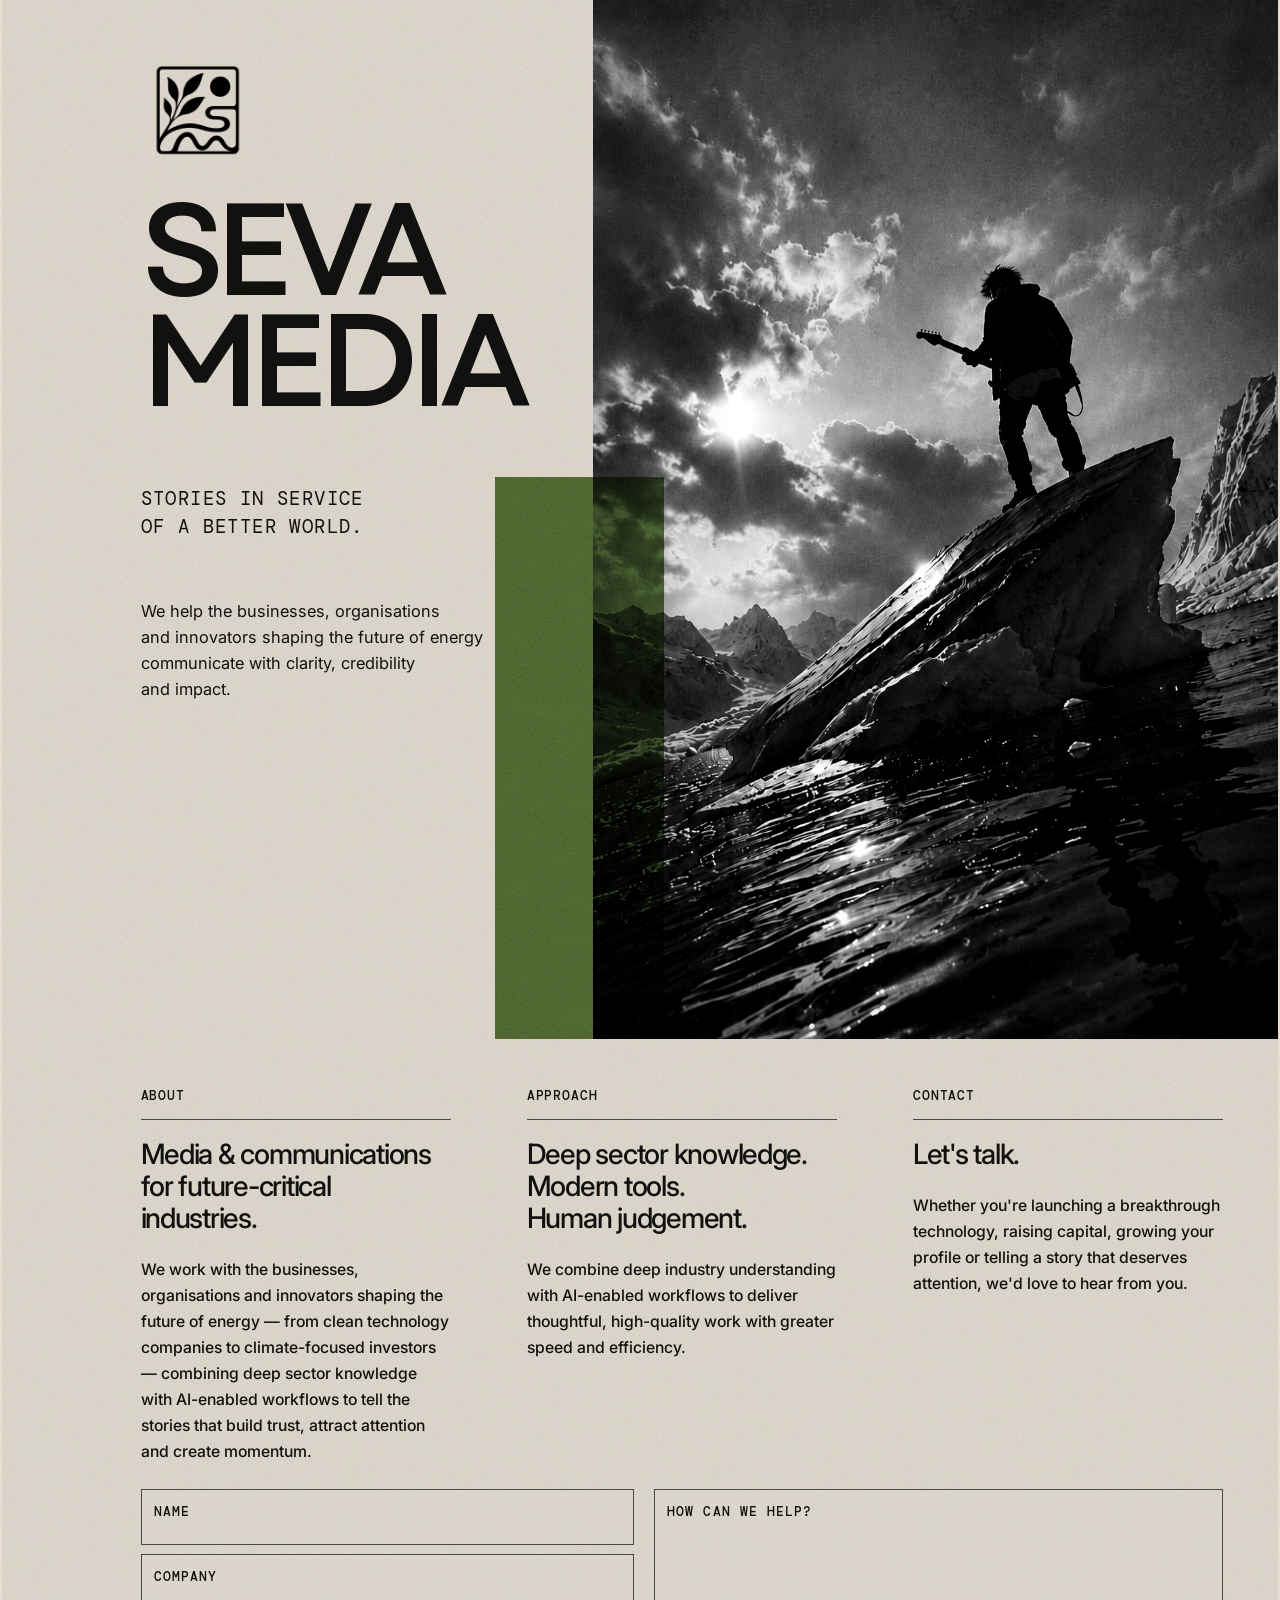
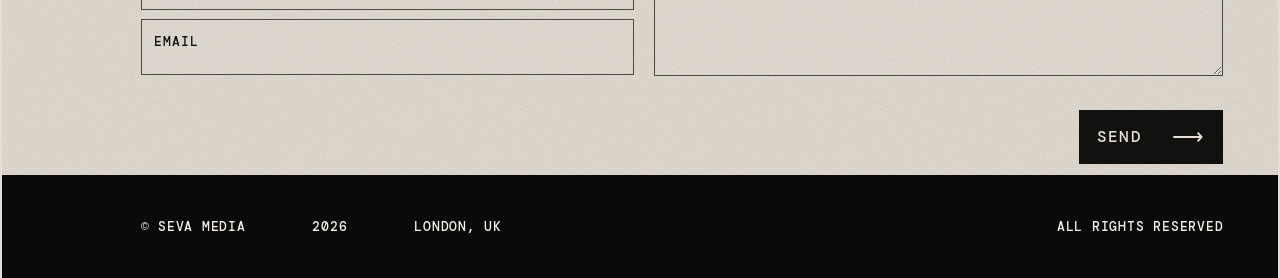
==== index.html @ 01bd3eb3 "Use Garet for responsive header" ====
<!doctype html>
<html lang="en">
  <head>
    <meta charset="UTF-8" />
    <meta name="viewport" content="width=device-width, initial-scale=1.0" />
    <meta
      name="description"
      content="Seva Media — stories in service of a better world."
    />
    <title>Seva Media</title>
    <link rel="preconnect" href="https://fonts.googleapis.com" />
    <link rel="preconnect" href="https://fonts.gstatic.com" crossorigin />
    <link
      href="https://fonts.googleapis.com/css2?family=Bodoni+Moda:opsz,wght@6..96,400;6..96,500&amp;family=DM+Mono:wght@400;500&amp;family=Inter:wght@400;500&amp;display=swap"
      rel="stylesheet"
    />
    <link rel="stylesheet" href="styles.css?v=20260624-23" />
  </head>
  <body>
    <main>
      <section class="hero">
        <section class="intro" aria-labelledby="page-title">
          <img
            class="logo"
            src="assets/seva-logo.png"
            alt="Seva Media"
            width="500"
            height="500"
          />

          <div class="content">
            <h1 id="page-title">
              <span>Seva</span>
              <span>Media</span>
            </h1>

            <p class="eyebrow">Stories in service<br />of a better world.</p>

            <p class="description">
              <span>We help the businesses, organisations</span>
              <span>and innovators shaping the future of energy</span>
              <span>communicate with clarity, credibility</span>
              <span>and impact.</span>
            </p>

          </div>
        </section>

        <section class="visual" id="work" aria-label="Featured work">
          <img
            src="assets/seva-hero.png"
            alt="A guitarist standing on a mountain beneath a dramatic sky"
          />
        </section>

        <div class="accent" aria-hidden="true"></div>
      </section>

      <section class="information" id="contact" aria-label="About and contact">
        <div class="information-grid">
          <details class="info-column" open>
            <summary class="section-label">About</summary>
            <div class="accordion-content">
              <h2>Media &amp; communications<br />for future-critical<br />industries.</h2>
              <p>
                We work with the businesses, organisations and innovators shaping
                the future of energy — from clean technology companies to
                climate-focused investors — combining deep sector knowledge with
                AI-enabled workflows to tell the stories that build trust,
                attract attention and create momentum.
              </p>
            </div>
          </details>

          <details class="info-column">
            <summary class="section-label">Approach</summary>
            <div class="accordion-content">
              <h2>Deep sector knowledge.<br />Modern tools.<br />Human judgement.</h2>
              <p>
                We combine deep industry understanding with AI-enabled workflows
                to deliver thoughtful, high-quality work with greater speed and
                efficiency.
              </p>
            </div>
          </details>

          <article class="info-column contact-column">
            <p class="section-label">Contact</p>
            <div class="accordion-content">
              <h2>Let's talk.</h2>
              <p>
                Whether you're launching a breakthrough technology, raising
                capital, growing your profile or telling a story that deserves
                attention, we'd love to hear from you.
              </p>
            </div>
          </article>
        </div>

        <form class="contact-form" aria-labelledby="contact-form-title">
          <h2 class="visually-hidden" id="contact-form-title">Contact form</h2>
          <div class="field-stack">
            <label>
              <span>Name</span>
              <input type="text" name="name" autocomplete="name" required />
            </label>
            <label>
              <span>Company</span>
              <input type="text" name="company" autocomplete="organization" />
            </label>
            <label>
              <span>Email</span>
              <input type="email" name="email" autocomplete="email" required />
            </label>
          </div>

          <label class="message-field">
            <span>How can we help?</span>
            <textarea name="message" required></textarea>
          </label>

          <button type="submit">
            <span>Send</span>
            <span class="arrow" aria-hidden="true">⟶</span>
          </button>
        </form>
      </section>
    </main>

    <footer>
      <span>© Seva Media</span>
      <span>2026</span>
      <span>London, UK</span>
      <span>All rights reserved</span>
    </footer>
    <script src="script.js?v=20260624-3"></script>
  </body>
</html>
---- styles.css ----
:root {
  --paper: #e6ded3;
  --ink: #11110f;
  --olive: #566b3d;
  --layout-unit: min(1vw, 1.235vh);
}

@font-face {
  font-family: "Garet";
  src: url("assets/fonts/Garet-Variable.woff2") format("woff2");
  font-style: normal;
  font-weight: 100 900;
  font-display: swap;
}

* {
  box-sizing: border-box;
}

.visually-hidden {
  position: absolute;
  width: 1px;
  height: 1px;
  padding: 0;
  margin: -1px;
  overflow: hidden;
  clip: rect(0, 0, 0, 0);
  white-space: nowrap;
  border: 0;
}

html {
  scroll-behavior: smooth;
}

body {
  margin: 0;
  padding-inline: clamp(2px, 0.18vw, 4px);
  color: var(--ink);
  background: var(--paper);
  font-family: "Inter", sans-serif;
}

.intro,
.information {
  position: relative;
  isolation: isolate;
  background-color: var(--paper);
  background-image: url("assets/paper-grain.svg");
  background-repeat: repeat;
  background-size: 360px 360px;
}

.intro::before,
.information::before {
  position: absolute;
  z-index: 0;
  inset: 0;
  background-image: url("assets/paper-grain.svg");
  background-position: 173px 91px;
  background-size: 520px 520px;
  content: "";
  mix-blend-mode: multiply;
  opacity: 0.18;
  pointer-events: none;
}

.intro > *,
.information > * {
  position: relative;
  z-index: 1;
}

.hero {
  --hero-height: 81.2vw;
  --hero-unit: 1vw;
  position: relative;
  display: grid;
  grid-template-columns: 46.35% 53.65%;
  width: 100%;
  height: var(--hero-height);
  min-height: 0;
  overflow: hidden;
}

.intro {
  position: relative;
  z-index: 2;
  display: flex;
  flex-direction: column;
  min-height: 0;
  padding: 4.2vw 4.8vw;
}

.logo {
  width: 8.9vw;
  height: auto;
  object-fit: contain;
  transform: translateX(6vw);
}

.content {
  position: absolute;
  top: 20.4vw;
  right: 4.8vw;
  bottom: 4.8vw;
  left: 4.8vw;
  display: block;
  transform: translateX(6vw);
}

@media (min-aspect-ratio: 1/1) and (min-width: 601px) {
  .content {
    top: 15.2vw;
  }
}

h1 {
  display: block;
  width: 36.15vw;
  max-width: 100%;
  margin: 0;
  font-family: "Garet", "Inter", sans-serif;
  font-size: 10.15vw;
  font-weight: 500;
  line-height: 0.86;
  letter-spacing: -0.07em;
  text-align: left;
  text-transform: uppercase;
}

h1 span {
  display: block;
  width: max-content;
  max-width: 100%;
  white-space: nowrap;
}

.eyebrow {
  margin: calc(5.2 * var(--hero-unit)) 0 0;
  font-family: "DM Mono", monospace;
  font-size: calc(1.46 * var(--hero-unit));
  line-height: 1.55;
  letter-spacing: 0.075em;
  text-transform: uppercase;
}

.description {
  max-width: none;
  margin: calc(4.45 * var(--hero-unit)) 0 0;
  font-size: calc(1.28 * var(--hero-unit));
  line-height: 1.58;
}

.description span {
  display: block;
  white-space: nowrap;
}

.arrow {
  display: inline-block;
  font-family: Arial, sans-serif;
  font-size: calc(2 * var(--layout-unit));
  font-weight: 300;
  letter-spacing: 0;
  transition: transform 180ms ease;
}

.visual {
  position: relative;
  min-width: 0;
  height: var(--hero-height);
  min-height: 0;
  overflow: hidden;
  background: #32322f;
}

.visual::after {
  position: absolute;
  z-index: 2;
  inset: 0;
  background:
    linear-gradient(90deg, rgba(0, 0, 0, 0.11), transparent 20%),
    radial-gradient(ellipse at center, transparent 52%, rgba(0, 0, 0, 0.15));
  content: "";
  pointer-events: none;
}

.visual::before {
  position: absolute;
  z-index: 1;
  inset: 0;
  background-image: url("data:image/svg+xml,%3Csvg viewBox='0 0 180 180' xmlns='http://www.w3.org/2000/svg'%3E%3Cfilter id='n'%3E%3CfeTurbulence type='fractalNoise' baseFrequency='.8' numOctaves='4' seed='12' stitchTiles='stitch'/%3E%3CfeColorMatrix type='saturate' values='0'/%3E%3C/filter%3E%3Crect width='100%25' height='100%25' filter='url(%23n)' opacity='.65'/%3E%3C/svg%3E");
  background-size: 170px 170px;
  content: "";
  mix-blend-mode: soft-light;
  opacity: 0.3;
  pointer-events: none;
}

.visual img {
  position: absolute;
  inset: 0;
  display: block;
  width: 100%;
  height: 100%;
  object-fit: cover;
  object-position: 50% 48%;
  filter: contrast(1.03);
}

.accent {
  position: absolute;
  z-index: 3;
  top: 37.3vw;
  bottom: 0;
  left: 38.6%;
  width: 13.25%;
  height: auto;
  background-color: rgba(78, 98, 55, 0.76);
  background-image:
    url("assets/olive-grain.svg"),
    url("assets/olive-grain.svg");
  background-position:
    0 0,
    91px 147px;
  background-repeat: repeat;
  background-size:
    190px 190px,
    340px 340px;
  background-blend-mode: soft-light;
  mix-blend-mode: multiply;
  opacity: 0.92;
  pointer-events: none;
}

.accent::after {
  position: absolute;
  inset: 0;
  background-image: url("assets/olive-grain.svg");
  background-position: 137px 53px;
  background-size: 390px 390px;
  content: "";
  mix-blend-mode: overlay;
  opacity: 0.4;
}

.information {
  padding: calc(4.3 * var(--layout-unit)) calc(4.88 * var(--layout-unit))
    var(--layout-unit);
  padding-left: 10.8vw;
}

.information-grid {
  display: grid;
  grid-template-columns: 1fr 1fr 1fr;
  gap: calc(6.8 * var(--layout-unit));
}

.section-label {
  display: block;
  list-style: none;
  margin: 0 0 calc(1.7 * var(--layout-unit));
  padding-bottom: calc(1.35 * var(--layout-unit));
  border-bottom: 1px solid rgba(17, 17, 15, 0.72);
  font-family: "DM Mono", monospace;
  font-size: calc(1.15 * var(--layout-unit));
  font-weight: 500;
  letter-spacing: 0.07em;
  text-transform: uppercase;
}

.section-label::-webkit-details-marker {
  display: none;
}

.accordion-content {
  display: block;
}

.accordion-content h2 {
  margin: 0;
  font-size: calc(2.52 * var(--layout-unit));
  font-weight: 500;
  line-height: 1.14;
  letter-spacing: -0.045em;
}

.accordion-content > p {
  max-width: calc(28 * var(--layout-unit));
  margin: calc(1.95 * var(--layout-unit)) 0 0;
  font-size: calc(1.42 * var(--layout-unit));
  font-weight: 500;
  line-height: 1.65;
}

.contact-form {
  display: grid;
  grid-template-columns: 46.4fr 53.6fr;
  gap: calc(1.82 * var(--layout-unit));
  margin-top: calc(2.2 * var(--layout-unit));
}

.field-stack {
  display: grid;
  gap: calc(0.73 * var(--layout-unit));
}

.contact-form label {
  position: relative;
  display: block;
}

.contact-form label > span {
  position: absolute;
  z-index: 1;
  top: calc(1.22 * var(--layout-unit));
  left: calc(1.22 * var(--layout-unit));
  font-family: "DM Mono", monospace;
  font-size: calc(1.15 * var(--layout-unit));
  font-weight: 500;
  letter-spacing: 0.08em;
  text-transform: uppercase;
  pointer-events: none;
}

.contact-form input,
.contact-form textarea {
  width: 100%;
  border: 1px solid rgba(17, 17, 15, 0.72);
  border-radius: 0;
  outline: 0;
  color: var(--ink);
  background: rgba(255, 255, 255, 0.04);
  font: inherit;
  font-weight: 500;
  transition:
    background 160ms ease,
    border-color 160ms ease;
}

.contact-form input {
  height: calc(5 * var(--layout-unit));
  padding: calc(2.3 * var(--layout-unit)) calc(1.22 * var(--layout-unit))
    calc(0.6 * var(--layout-unit));
}

.contact-form textarea {
  height: 100%;
  min-height: calc(16.45 * var(--layout-unit));
  padding: calc(3.53 * var(--layout-unit))
    calc(1.22 * var(--layout-unit)) calc(1.22 * var(--layout-unit));
  resize: vertical;
}

.contact-form input:focus,
.contact-form textarea:focus {
  border-color: var(--ink);
  background: rgba(255, 255, 255, 0.28);
}

.contact-form button {
  display: inline-flex;
  grid-column: 2;
  justify-self: end;
  align-items: center;
  gap: calc(2.7 * var(--layout-unit));
  min-width: calc(13 * var(--layout-unit));
  margin-top: calc(1.2 * var(--layout-unit));
  padding: calc(1.15 * var(--layout-unit)) calc(1.5 * var(--layout-unit));
  border: 1px solid var(--ink);
  color: var(--paper);
  background: var(--ink);
  font-family: "DM Mono", monospace;
  font-size: calc(1.42 * var(--layout-unit));
  font-weight: 500;
  letter-spacing: 0.085em;
  text-transform: uppercase;
  cursor: pointer;
}

.contact-form button:hover .arrow,
.contact-form button:focus-visible .arrow {
  transform: translateX(7px);
}

.contact-form button:hover {
  color: var(--ink);
  background: transparent;
}

.contact-form button:focus-visible {
  outline: 2px solid var(--ink);
  outline-offset: 4px;
}

footer {
  display: grid;
  grid-template-columns: auto auto 1fr auto;
  gap: calc(6 * var(--layout-unit));
  align-items: center;
  min-height: calc(9.25 * var(--layout-unit));
  padding: calc(2.92 * var(--layout-unit))
    calc(4.88 * var(--layout-unit));
  padding-left: 10.8vw;
  color: #f4f0e7;
  background: #090a09;
  font-family: "DM Mono", monospace;
  font-size: calc(1.15 * var(--layout-unit));
  font-weight: 500;
  letter-spacing: 0.06em;
  text-transform: uppercase;
}

@media (max-width: 600px) {
  body {
    padding-inline: 0;
  }

  .hero {
    --hero-height: auto;
    display: block;
    height: auto;
    min-height: auto;
    overflow: hidden;
  }

  .intro {
    min-height: clamp(580px, 145vw, 680px);
    padding: 28px 26px 54px;
  }

  .logo {
    width: 62px;
    transform: none;
  }

  .content {
    position: static;
    display: flex;
    flex: 1;
    flex-direction: column;
    align-items: flex-start;
    padding-top: 46px;
    transform: none;
  }

  h1 {
    width: auto;
    max-width: 100%;
    font-size: clamp(68px, 20vw, 104px);
  }

  .eyebrow {
    margin-top: 38px;
    font-size: 12px;
    line-height: 1.5;
  }

  .description {
    max-width: min(310px, 100%);
    margin-top: 38px;
    font-size: 13px;
    line-height: 1.6;
  }

  .description span {
    display: inline;
    white-space: normal;
  }

  .description span:not(:last-child)::after {
    content: " ";
  }

  .visual {
    position: relative;
    inset: auto;
    height: min(78svh, 760px);
    min-height: 540px;
  }

  .visual img {
    position: absolute;
    inset: 0;
    width: 100%;
    height: 100%;
    object-position: center 42%;
  }

  .accent {
    display: none;
  }

  .information {
    padding: 68px 26px 50px;
  }

  .information-grid {
    grid-template-columns: 1fr;
    gap: 0;
  }

  .info-column {
    border-bottom: 1px solid rgba(17, 17, 15, 0.72);
  }

  .section-label {
    position: relative;
    margin: 0;
    padding: 20px 34px 20px 0;
    border: 0;
    font-size: 14px;
    font-weight: 500;
    cursor: pointer;
  }

  .section-label::after {
    position: absolute;
    top: 50%;
    right: 2px;
    content: "+";
    font-family: "DM Mono", monospace;
    font-size: 18px;
    line-height: 1;
    transform: translateY(-50%);
  }

  .info-column[open] > .section-label::after {
    content: "−";
  }

  .accordion-content {
    display: none;
    padding: 4px 0 30px;
  }

  .info-column[open] > .accordion-content {
    display: block;
  }

  .contact-column {
    padding-top: 20px;
  }

  .contact-column > .section-label {
    cursor: default;
  }

  .contact-column > .section-label::after {
    content: none;
  }

  .contact-column > .accordion-content {
    display: block;
  }

  .accordion-content h2 {
    font-size: 30px;
    font-weight: 500;
    line-height: 1.12;
  }

  .accordion-content > p {
    max-width: 100%;
    font-size: 16px;
    font-weight: 500;
    line-height: 1.65;
  }

  .contact-form {
    grid-template-columns: 1fr;
    margin-top: 48px;
  }

  .contact-form label > span {
    top: 15px;
    left: 15px;
    font-size: 14px;
    font-weight: 500;
  }

  .contact-form input,
  .contact-form textarea {
    font-size: 16px;
    font-weight: 500;
  }

  .contact-form input {
    height: 64px;
    padding: 30px 15px 8px;
  }

  .contact-form textarea {
    min-height: 210px;
    padding: 42px 15px 15px;
  }

  .contact-form button {
    grid-column: 1;
    justify-self: stretch;
    justify-content: center;
    margin-top: 20px;
    min-height: 54px;
    padding: 15px 18px;
    font-size: 16px;
    font-weight: 500;
  }

  footer {
    grid-template-columns: 1fr 1fr;
    gap: 22px;
    min-height: 150px;
    padding: 34px 26px;
    font-size: 13px;
    font-weight: 500;
    line-height: 1.5;
  }

  footer span:nth-child(even) {
    text-align: right;
  }
}

@media (max-height: 700px) and (min-width: 821px) {
  .eyebrow {
    margin-top: 25px;
  }

  .description {
    margin-top: 22px;
  }
}
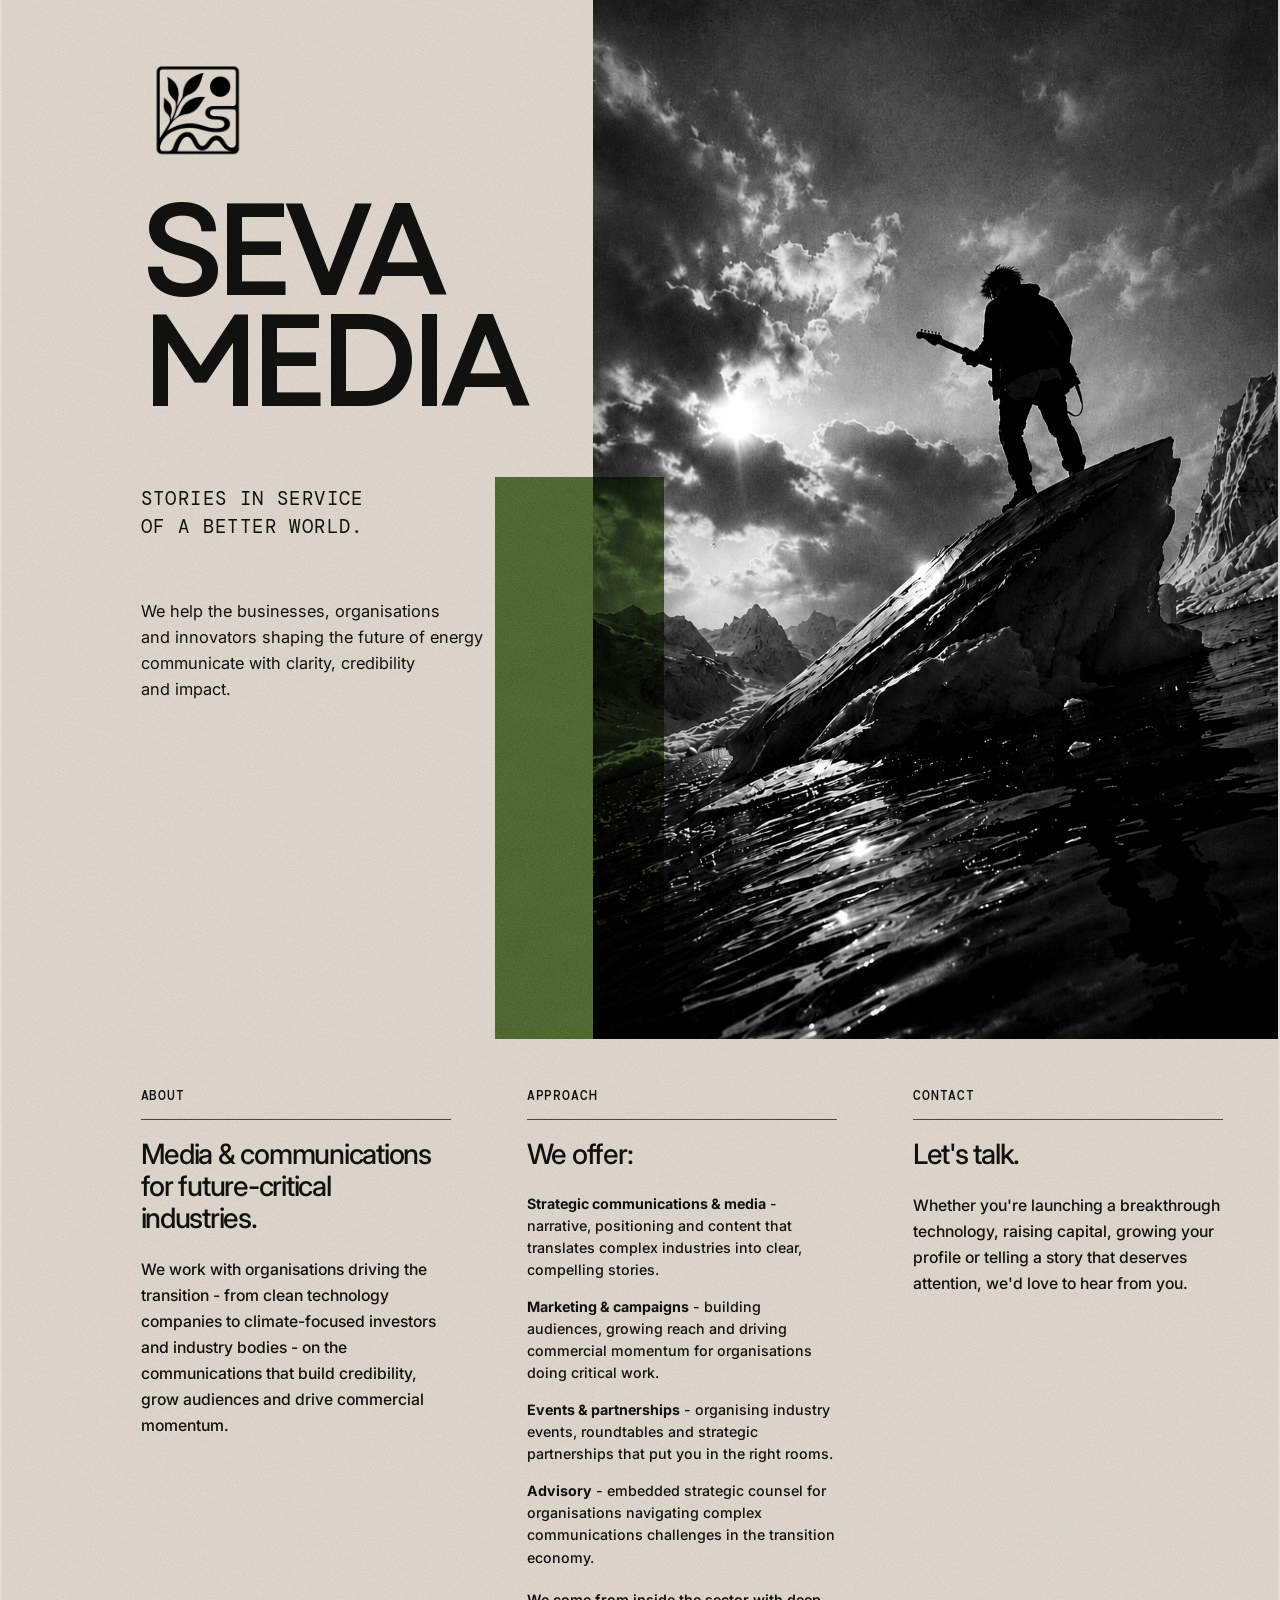
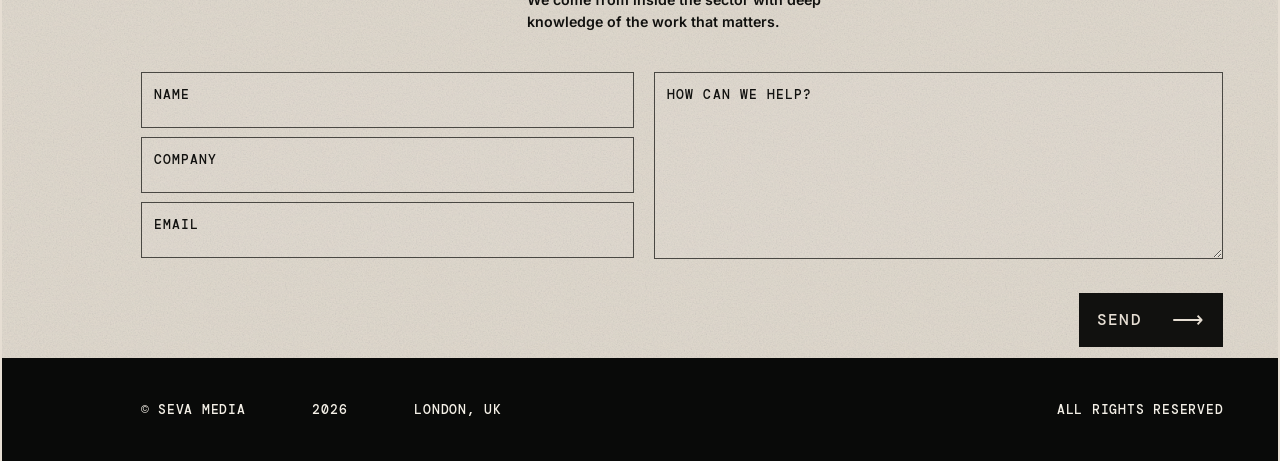
==== commit a8c92d92: "Update sector and services copy" ====
--- a/index.html
+++ b/index.html
@@ -14,7 +14,7 @@
       href="https://fonts.googleapis.com/css2?family=Bodoni+Moda:opsz,wght@6..96,400;6..96,500&amp;family=DM+Mono:wght@400;500&amp;family=Inter:wght@400;500&amp;display=swap"
       rel="stylesheet"
     />
-    <link rel="stylesheet" href="styles.css?v=20260624-23" />
+    <link rel="stylesheet" href="styles.css?v=20260625-1" />
   </head>
   <body>
     <main>
@@ -63,11 +63,10 @@
             <div class="accordion-content">
               <h2>Media &amp; communications<br />for future-critical<br />industries.</h2>
               <p>
-                We work with the businesses, organisations and innovators shaping
-                the future of energy — from clean technology companies to
-                climate-focused investors — combining deep sector knowledge with
-                AI-enabled workflows to tell the stories that build trust,
-                attract attention and create momentum.
+                We work with organisations driving the transition - from clean
+                technology companies to climate-focused investors and industry
+                bodies - on the communications that build credibility, grow
+                audiences and drive commercial momentum.
               </p>
             </div>
           </details>
@@ -75,12 +74,33 @@
           <details class="info-column">
             <summary class="section-label">Approach</summary>
             <div class="accordion-content">
-              <h2>Deep sector knowledge.<br />Modern tools.<br />Human judgement.</h2>
-              <p>
-                We combine deep industry understanding with AI-enabled workflows
-                to deliver thoughtful, high-quality work with greater speed and
-                efficiency.
-              </p>
+              <h2>We offer:</h2>
+              <div class="services-list">
+                <p>
+                  <strong>Strategic communications &amp; media</strong> - narrative,
+                  positioning and content that translates complex industries into
+                  clear, compelling stories.
+                </p>
+                <p>
+                  <strong>Marketing &amp; campaigns</strong> - building audiences,
+                  growing reach and driving commercial momentum for organisations
+                  doing critical work.
+                </p>
+                <p>
+                  <strong>Events &amp; partnerships</strong> - organising industry
+                  events, roundtables and strategic partnerships that put you in
+                  the right rooms.
+                </p>
+                <p>
+                  <strong>Advisory</strong> - embedded strategic counsel for
+                  organisations navigating complex communications challenges in
+                  the transition economy.
+                </p>
+                <p class="services-closing">
+                  We come from inside the sector with deep knowledge of the work
+                  that matters.
+                </p>
+              </div>
             </div>
           </details>
 
--- a/styles.css
+++ b/styles.css
@@ -294,6 +294,27 @@
   line-height: 1.65;
 }
 
+.services-list {
+  max-width: calc(30 * var(--layout-unit));
+  margin-top: calc(1.95 * var(--layout-unit));
+}
+
+.services-list p {
+  margin: 0 0 calc(1.35 * var(--layout-unit));
+  font-size: calc(1.28 * var(--layout-unit));
+  font-weight: 500;
+  line-height: 1.55;
+}
+
+.services-list strong {
+  font-weight: 700;
+}
+
+.services-list .services-closing {
+  margin-top: calc(1.8 * var(--layout-unit));
+  font-weight: 600;
+}
+
 .contact-form {
   display: grid;
   grid-template-columns: 46.4fr 53.6fr;
@@ -568,6 +589,23 @@
     line-height: 1.65;
   }
 
+  .services-list {
+    max-width: 100%;
+    margin-top: 24px;
+  }
+
+  .services-list p {
+    margin-bottom: 20px;
+    font-size: 16px;
+    font-weight: 500;
+    line-height: 1.65;
+  }
+
+  .services-list .services-closing {
+    margin-top: 26px;
+    font-weight: 600;
+  }
+
   .contact-form {
     grid-template-columns: 1fr;
     margin-top: 48px;
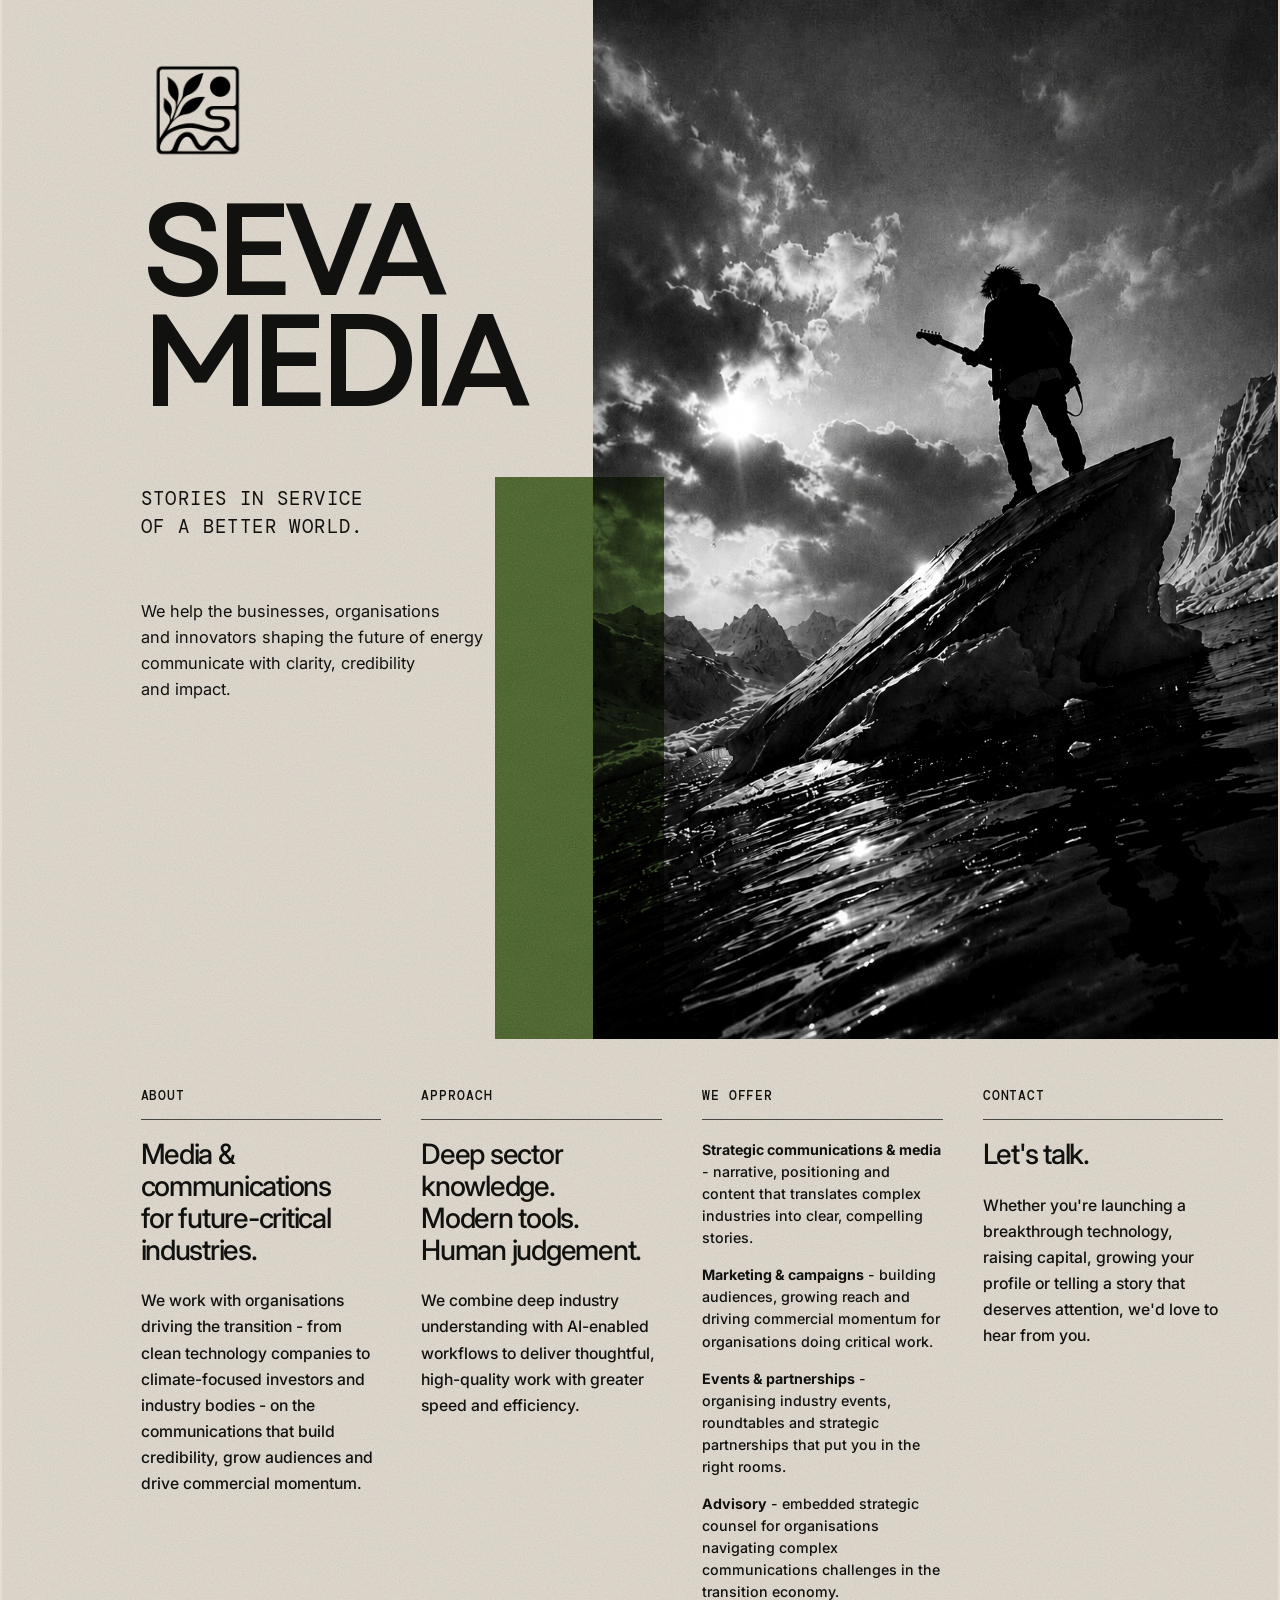
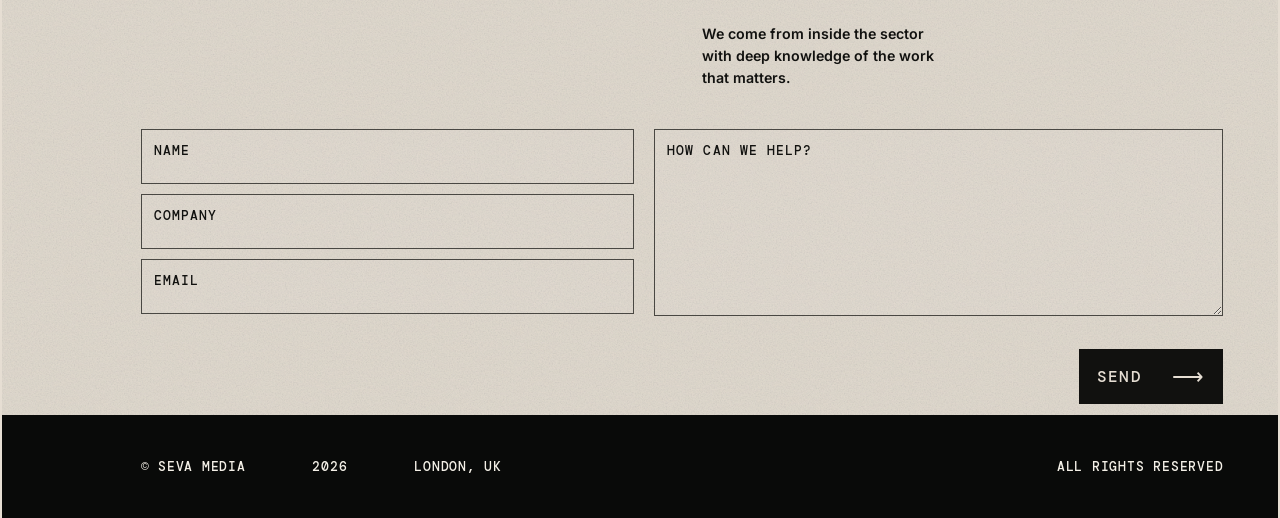
==== commit 158f3626: "Separate approach and services sections" ====
--- a/index.html
+++ b/index.html
@@ -14,7 +14,7 @@
       href="https://fonts.googleapis.com/css2?family=Bodoni+Moda:opsz,wght@6..96,400;6..96,500&amp;family=DM+Mono:wght@400;500&amp;family=Inter:wght@400;500&amp;display=swap"
       rel="stylesheet"
     />
-    <link rel="stylesheet" href="styles.css?v=20260625-1" />
+    <link rel="stylesheet" href="styles.css?v=20260625-2" />
   </head>
   <body>
     <main>
@@ -74,7 +74,18 @@
           <details class="info-column">
             <summary class="section-label">Approach</summary>
             <div class="accordion-content">
-              <h2>We offer:</h2>
+              <h2>Deep sector knowledge.<br />Modern tools.<br />Human judgement.</h2>
+              <p>
+                We combine deep industry understanding with AI-enabled workflows
+                to deliver thoughtful, high-quality work with greater speed and
+                efficiency.
+              </p>
+            </div>
+          </details>
+
+          <details class="info-column offer-column">
+            <summary class="section-label">We offer</summary>
+            <div class="accordion-content">
               <div class="services-list">
                 <p>
                   <strong>Strategic communications &amp; media</strong> - narrative,
--- a/styles.css
+++ b/styles.css
@@ -253,8 +253,8 @@
 
 .information-grid {
   display: grid;
-  grid-template-columns: 1fr 1fr 1fr;
-  gap: calc(6.8 * var(--layout-unit));
+  grid-template-columns: repeat(4, minmax(0, 1fr));
+  gap: calc(3.6 * var(--layout-unit));
 }
 
 .section-label {
@@ -295,8 +295,8 @@
 }
 
 .services-list {
-  max-width: calc(30 * var(--layout-unit));
-  margin-top: calc(1.95 * var(--layout-unit));
+  max-width: 100%;
+  margin-top: 0;
 }
 
 .services-list p {
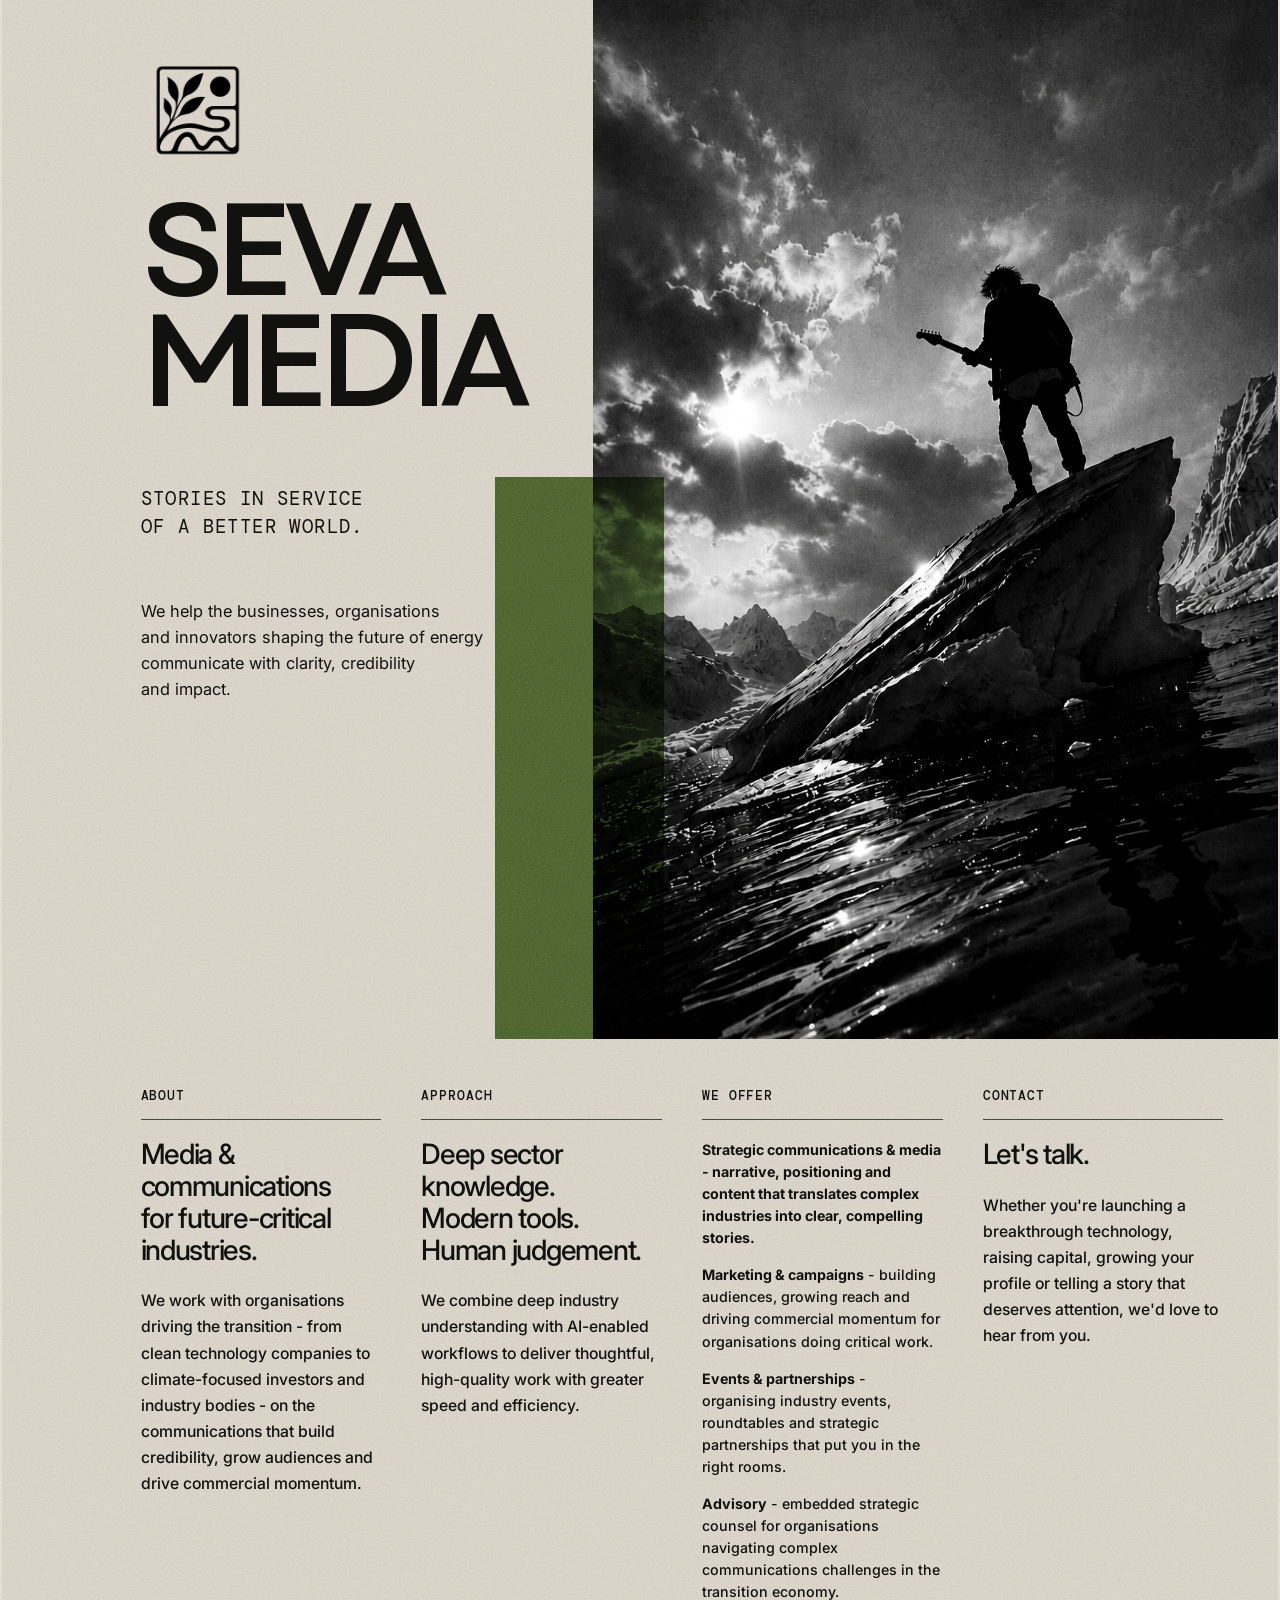
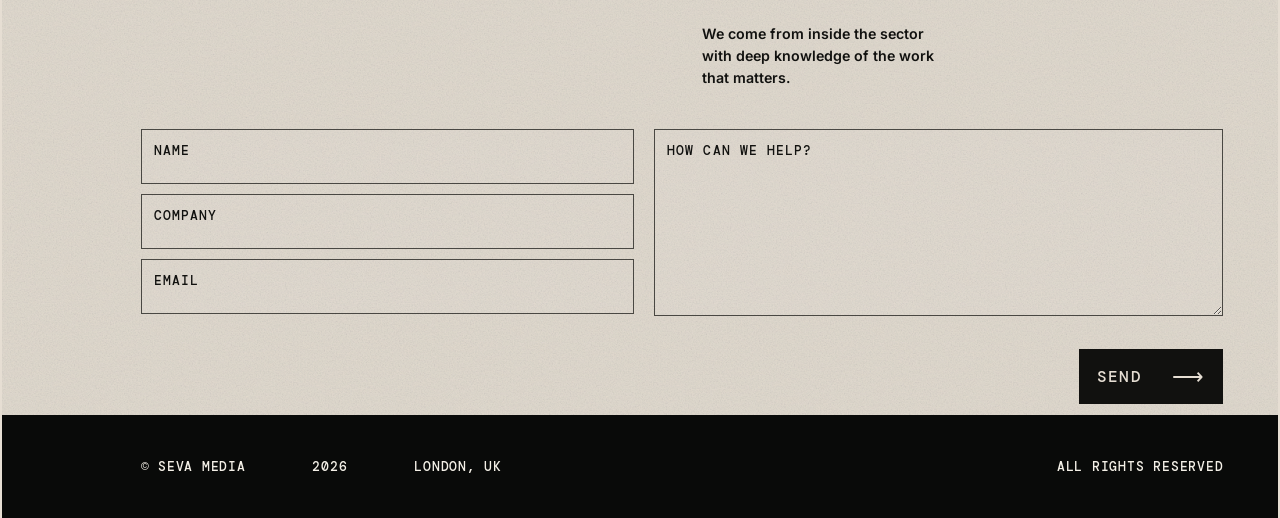
==== commit 89accadf: "Bold strategic communications service" ====
--- a/index.html
+++ b/index.html
@@ -14,7 +14,7 @@
       href="https://fonts.googleapis.com/css2?family=Bodoni+Moda:opsz,wght@6..96,400;6..96,500&amp;family=DM+Mono:wght@400;500&amp;family=Inter:wght@400;500&amp;display=swap"
       rel="stylesheet"
     />
-    <link rel="stylesheet" href="styles.css?v=20260625-2" />
+    <link rel="stylesheet" href="styles.css?v=20260625-3" />
   </head>
   <body>
     <main>
@@ -87,7 +87,7 @@
             <summary class="section-label">We offer</summary>
             <div class="accordion-content">
               <div class="services-list">
-                <p>
+                <p class="service-highlight">
                   <strong>Strategic communications &amp; media</strong> - narrative,
                   positioning and content that translates complex industries into
                   clear, compelling stories.
--- a/styles.css
+++ b/styles.css
@@ -310,6 +310,10 @@
   font-weight: 700;
 }
 
+.services-list .service-highlight {
+  font-weight: 700;
+}
+
 .services-list .services-closing {
   margin-top: calc(1.8 * var(--layout-unit));
   font-weight: 600;
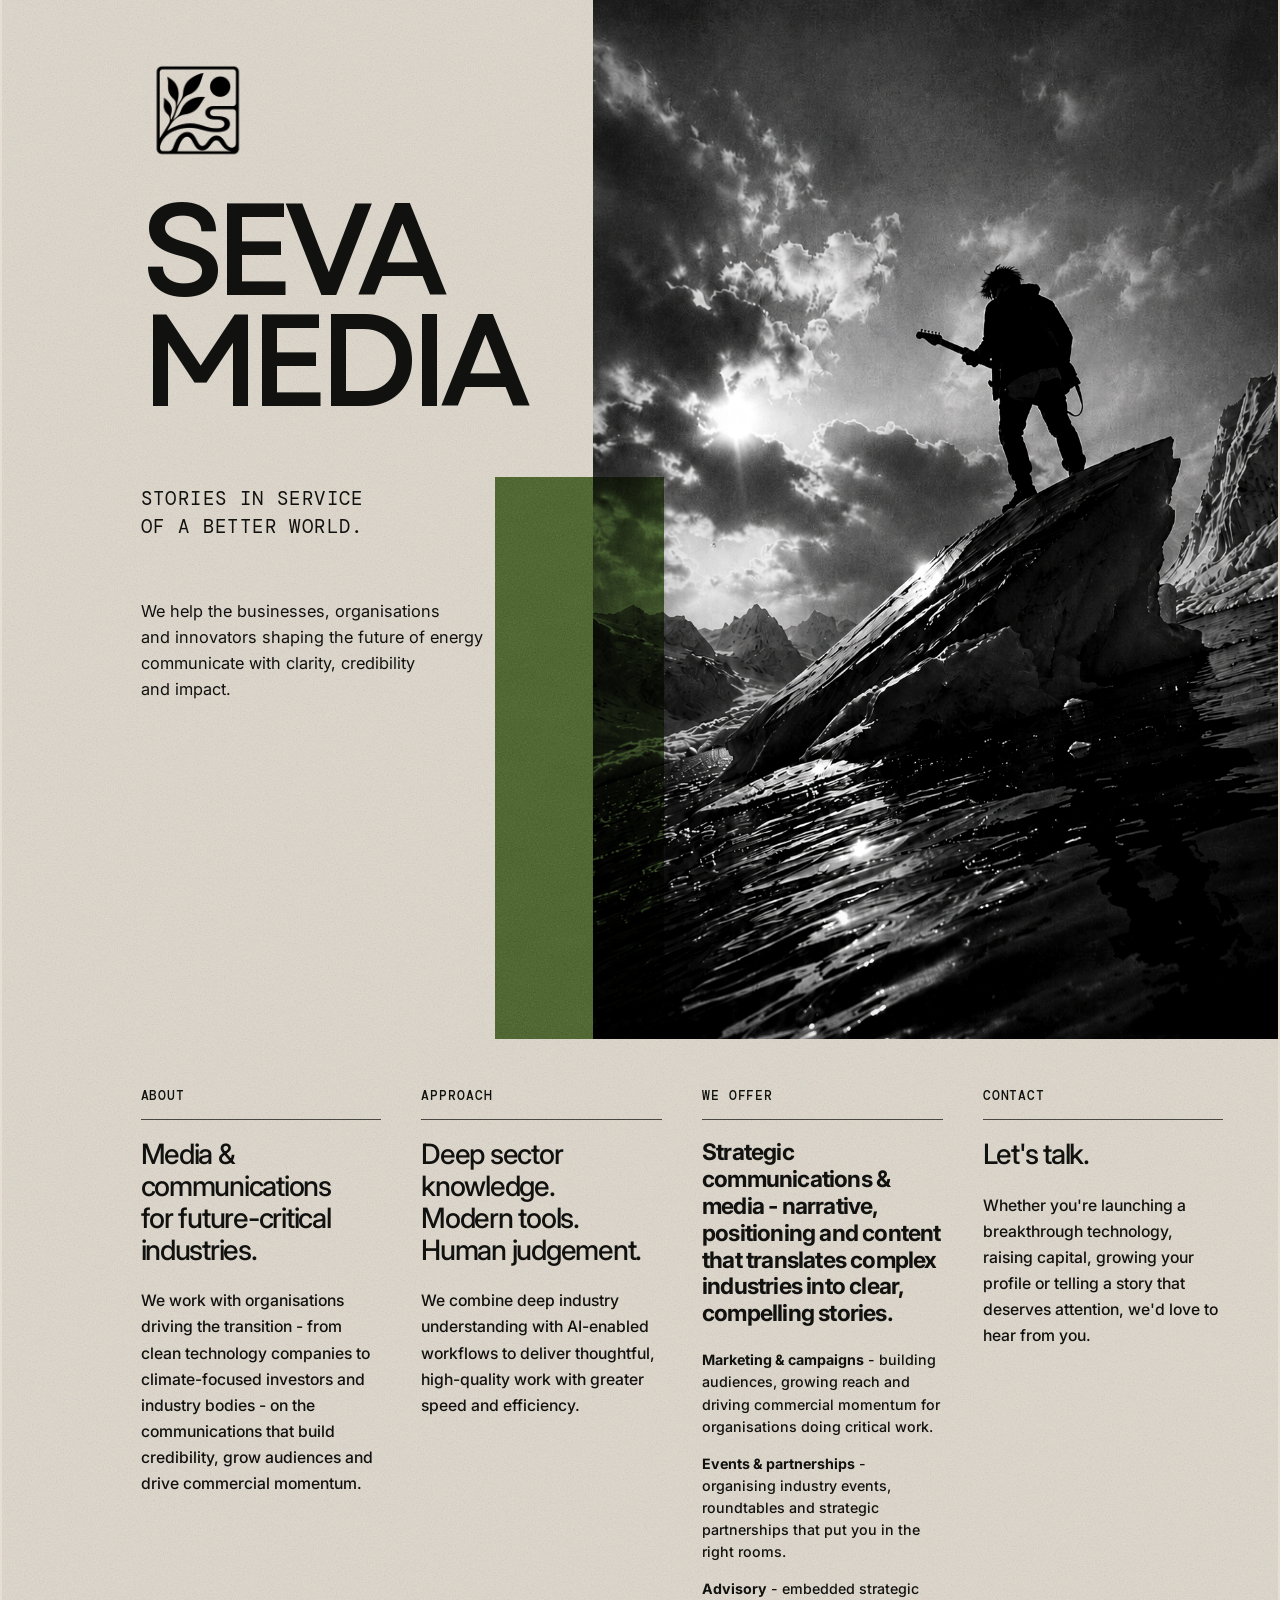
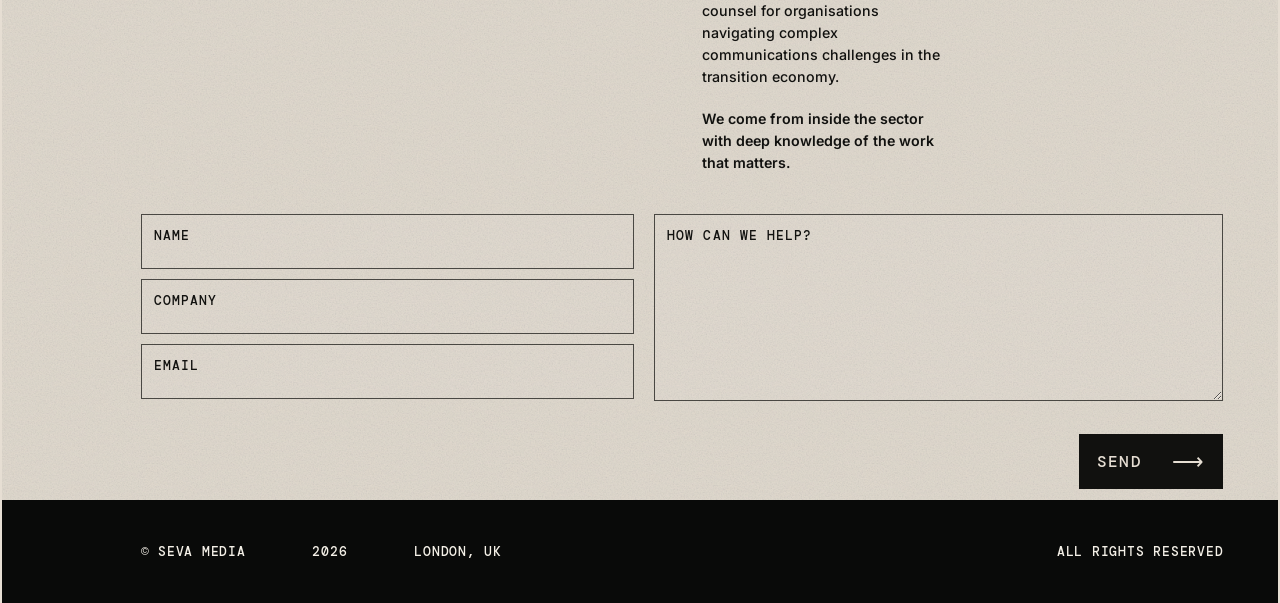
==== commit c2b8caeb: "Feature strategic communications service" ====
--- a/index.html
+++ b/index.html
@@ -14,7 +14,7 @@
       href="https://fonts.googleapis.com/css2?family=Bodoni+Moda:opsz,wght@6..96,400;6..96,500&amp;family=DM+Mono:wght@400;500&amp;family=Inter:wght@400;500&amp;display=swap"
       rel="stylesheet"
     />
-    <link rel="stylesheet" href="styles.css?v=20260625-3" />
+    <link rel="stylesheet" href="styles.css?v=20260625-4" />
   </head>
   <body>
     <main>
@@ -88,7 +88,7 @@
             <div class="accordion-content">
               <div class="services-list">
                 <p class="service-highlight">
-                  <strong>Strategic communications &amp; media</strong> - narrative,
+                  Strategic communications &amp; media - narrative,
                   positioning and content that translates complex industries into
                   clear, compelling stories.
                 </p>
--- a/styles.css
+++ b/styles.css
@@ -311,7 +311,11 @@
 }
 
 .services-list .service-highlight {
+  margin-bottom: calc(2 * var(--layout-unit));
+  font-size: calc(2.05 * var(--layout-unit));
   font-weight: 700;
+  line-height: 1.18;
+  letter-spacing: -0.035em;
 }
 
 .services-list .services-closing {
@@ -610,6 +614,14 @@
     font-weight: 600;
   }
 
+  .services-list .service-highlight {
+    margin-bottom: 26px;
+    font-size: 26px;
+    font-weight: 700;
+    line-height: 1.2;
+    letter-spacing: -0.03em;
+  }
+
   .contact-form {
     grid-template-columns: 1fr;
     margin-top: 48px;
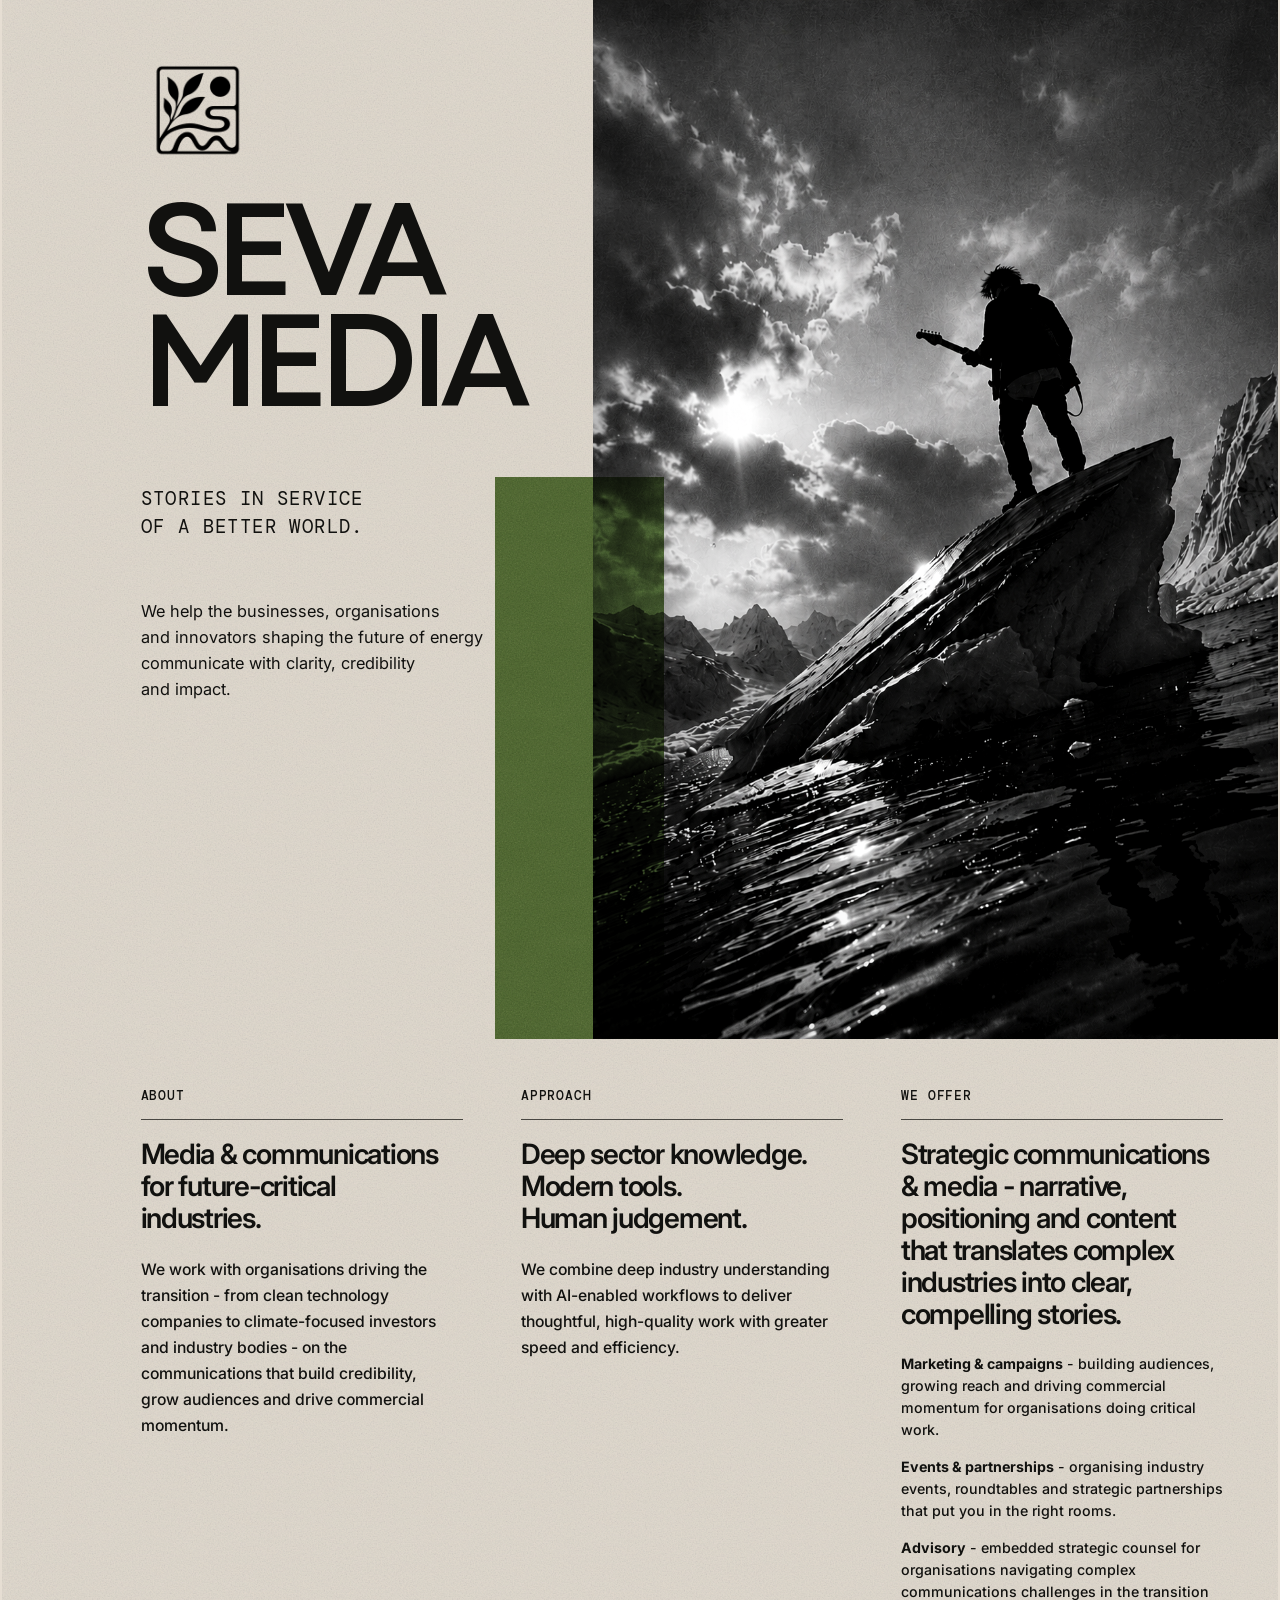
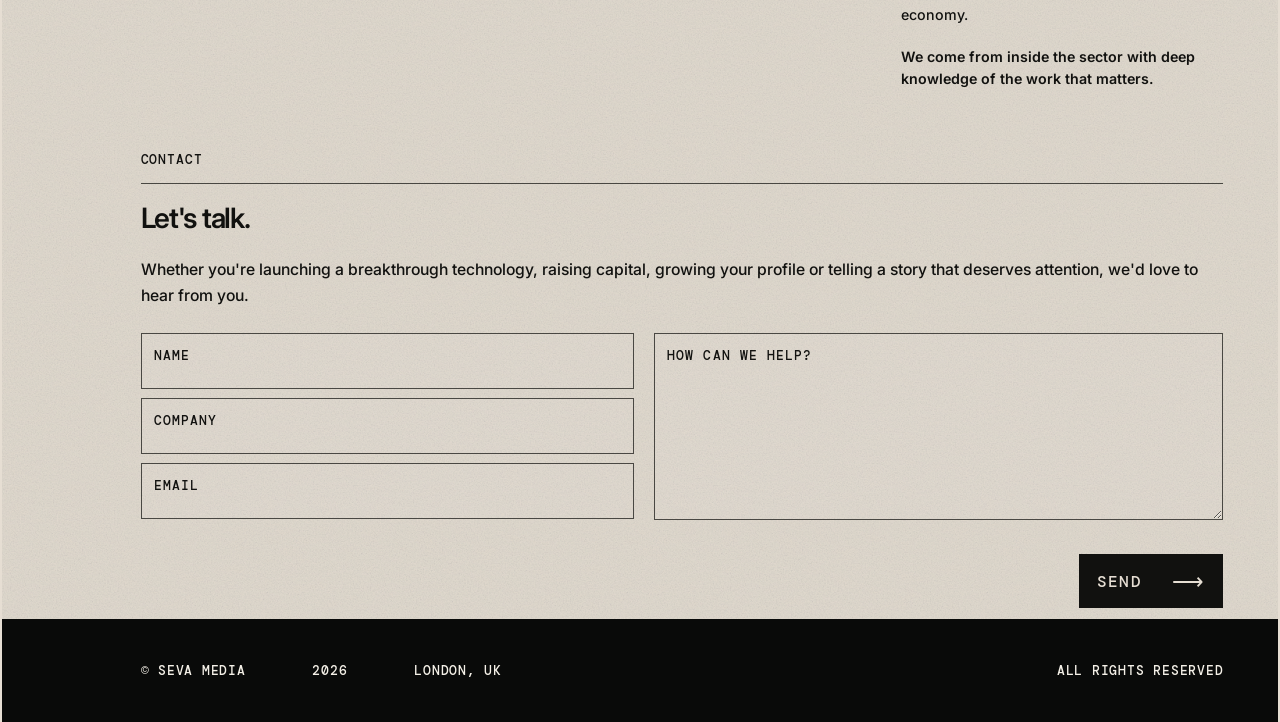
==== commit 56f6d69d: "Refine services and contact layout" ====
--- a/index.html
+++ b/index.html
@@ -14,7 +14,7 @@
       href="https://fonts.googleapis.com/css2?family=Bodoni+Moda:opsz,wght@6..96,400;6..96,500&amp;family=DM+Mono:wght@400;500&amp;family=Inter:wght@400;500&amp;display=swap"
       rel="stylesheet"
     />
-    <link rel="stylesheet" href="styles.css?v=20260625-4" />
+    <link rel="stylesheet" href="styles.css?v=20260625-9" />
   </head>
   <body>
     <main>
--- a/styles.css
+++ b/styles.css
@@ -253,8 +253,9 @@
 
 .information-grid {
   display: grid;
-  grid-template-columns: repeat(4, minmax(0, 1fr));
-  gap: calc(3.6 * var(--layout-unit));
+  grid-template-columns: repeat(3, minmax(0, 1fr));
+  column-gap: calc(5.2 * var(--layout-unit));
+  row-gap: calc(2.4 * var(--layout-unit));
 }
 
 .section-label {
@@ -281,7 +282,7 @@
 .accordion-content h2 {
   margin: 0;
   font-size: calc(2.52 * var(--layout-unit));
-  font-weight: 500;
+  font-weight: 600;
   line-height: 1.14;
   letter-spacing: -0.045em;
 }
@@ -312,15 +313,25 @@
 
 .services-list .service-highlight {
   margin-bottom: calc(2 * var(--layout-unit));
-  font-size: calc(2.05 * var(--layout-unit));
-  font-weight: 700;
-  line-height: 1.18;
-  letter-spacing: -0.035em;
+  font-size: calc(2.52 * var(--layout-unit));
+  font-weight: 600;
+  line-height: 1.14;
+  letter-spacing: -0.045em;
 }
 
 .services-list .services-closing {
   margin-top: calc(1.8 * var(--layout-unit));
   font-weight: 600;
+}
+
+.contact-column {
+  grid-column: 1 / -1;
+  width: auto;
+  margin-top: calc(1.8 * var(--layout-unit));
+}
+
+.contact-column .accordion-content > p {
+  max-width: none;
 }
 
 .contact-form {
@@ -569,6 +580,9 @@
   }
 
   .contact-column {
+    grid-column: auto;
+    width: auto;
+    margin-top: 0;
     padding-top: 20px;
   }
 
@@ -586,7 +600,7 @@
 
   .accordion-content h2 {
     font-size: 30px;
-    font-weight: 500;
+    font-weight: 600;
     line-height: 1.12;
   }
 
@@ -616,10 +630,10 @@
 
   .services-list .service-highlight {
     margin-bottom: 26px;
-    font-size: 26px;
-    font-weight: 700;
-    line-height: 1.2;
-    letter-spacing: -0.03em;
+    font-size: 30px;
+    font-weight: 600;
+    line-height: 1.12;
+    letter-spacing: -0.045em;
   }
 
   .contact-form {
